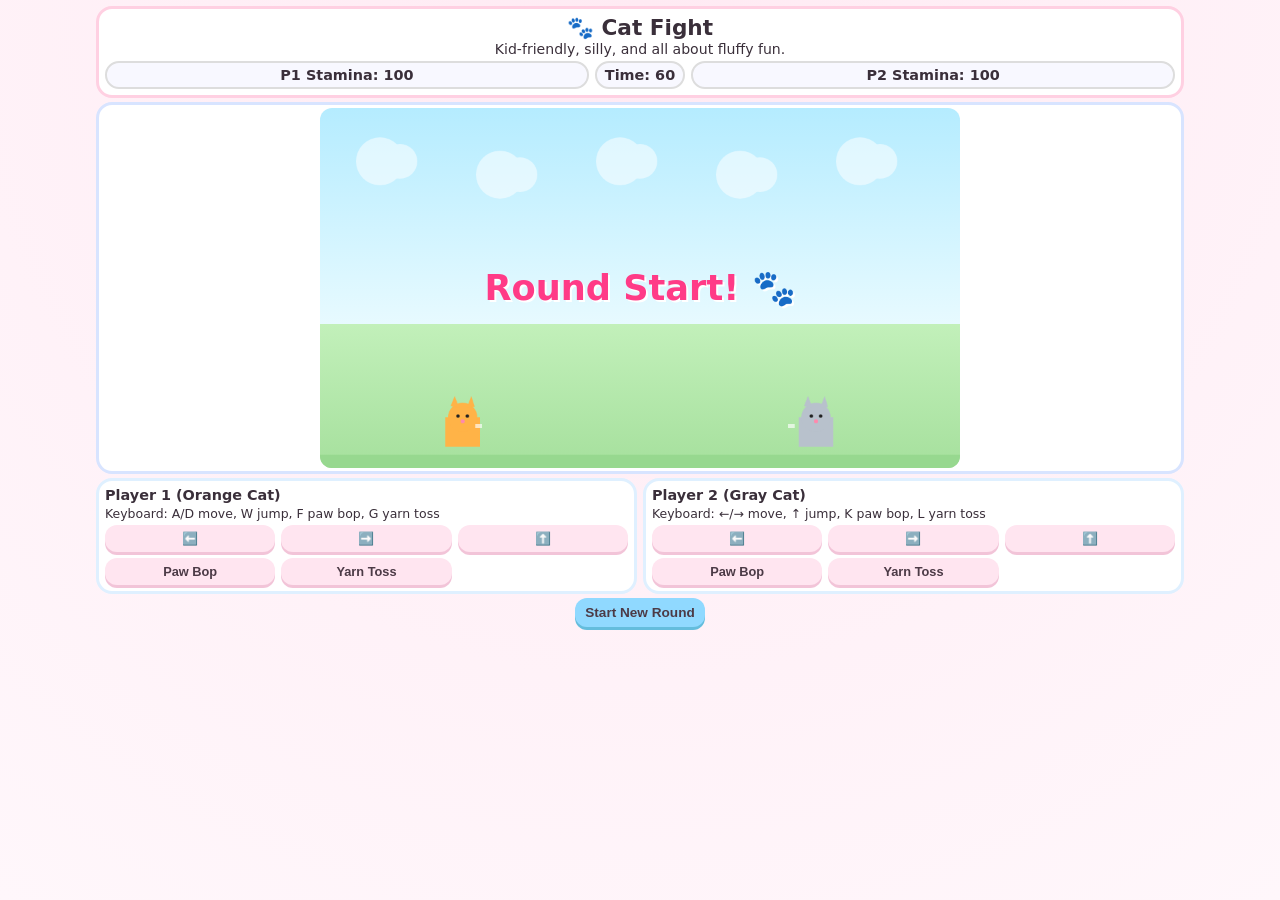
==== cat-fight/index.html @ 6686d424 "FirstCatFightCommit" ====
<!doctype html>
<html lang="en">
  <head>
    <meta charset="UTF-8" />
    <meta name="viewport" content="width=device-width, initial-scale=1.0" />
    <meta name="theme-color" content="#ff8ab6" />
    <title>Cat Fight</title>
    <link rel="manifest" href="./manifest.webmanifest" />
    <link rel="icon" href="./assets/icon-192.svg" type="image/svg+xml" />
    <link rel="stylesheet" href="./styles.css" />
  </head>
  <body>
    <main class="app">
      <header class="hud">
        <h1>🐾 Cat Fight</h1>
        <p class="tagline">Kid-friendly, silly, and all about fluffy fun.</p>
        <div class="hud-row">
          <div id="p1Stamina" class="meter">P1 Stamina: 100</div>
          <div id="timer" class="meter">Time: 60</div>
          <div id="p2Stamina" class="meter">P2 Stamina: 100</div>
        </div>
      </header>

      <section class="game-wrap">
        <canvas id="gameCanvas" width="960" height="540" aria-label="Cat Fight Game"></canvas>
        <div id="announcement" class="announcement" aria-live="polite"></div>
      </section>

      <section class="controls">
        <div class="controls-col">
          <h2>Player 1 (Orange Cat)</h2>
          <p>Keyboard: A/D move, W jump, F paw bop, G yarn toss</p>
          <div class="touch-grid">
            <button data-key="KeyA">⬅️</button>
            <button data-key="KeyD">➡️</button>
            <button data-key="KeyW">⬆️</button>
            <button data-key="KeyF">Paw Bop</button>
            <button data-key="KeyG">Yarn Toss</button>
          </div>
        </div>

        <div class="controls-col">
          <h2>Player 2 (Gray Cat)</h2>
          <p>Keyboard: ←/→ move, ↑ jump, K paw bop, L yarn toss</p>
          <div class="touch-grid">
            <button data-key="ArrowLeft">⬅️</button>
            <button data-key="ArrowRight">➡️</button>
            <button data-key="ArrowUp">⬆️</button>
            <button data-key="KeyK">Paw Bop</button>
            <button data-key="KeyL">Yarn Toss</button>
          </div>
        </div>
      </section>

      <footer>
        <button id="resetButton">Start New Round</button>
      </footer>
    </main>

    <script src="./src/game.js" defer></script>
  </body>
</html>
---- cat-fight/styles.css ----
:root {
  --bg: #fff7fb;
  --panel: #ffffff;
  --ink: #3a2f3a;
  --accent: #ff8ab6;
  --accent-2: #90d9ff;
  --ok: #76d67d;
}

* {
  box-sizing: border-box;
}

body {
  margin: 0;
  font-family: "Comic Sans MS", "Trebuchet MS", system-ui, sans-serif;
  background: radial-gradient(circle at top, #ffeaf3, var(--bg));
  color: var(--ink);
  overflow: hidden;
}

.app {
  width: min(1100px, 100%);
  margin: 0 auto;
  height: 100dvh;
  padding: 6px;
  display: flex;
  flex-direction: column;
  gap: 4px;
}

.hud {
  background: var(--panel);
  border: 3px solid #ffd0e2;
  border-radius: 16px;
  padding: 6px;
  text-align: center;
}

.hud h1 {
  margin: 0;
  font-size: 1.35rem;
}

.tagline {
  margin: 1px 0 4px;
  font-size: 0.88rem;
}

.hud-row {
  display: grid;
  grid-template-columns: 1fr auto 1fr;
  gap: 6px;
  align-items: center;
}

.meter {
  background: #f8f8ff;
  border: 2px solid #ddd;
  border-radius: 999px;
  padding: 4px 8px;
  font-size: 0.9rem;
  font-weight: bold;
}

.game-wrap {
  margin-top: 0;
  background: #ffffff;
  border: 3px solid #d8e4ff;
  border-radius: 16px;
  padding: 3px;
  position: relative;
  flex: 0 0 auto;
  display: grid;
  place-items: center;
}

canvas {
  width: auto;
  aspect-ratio: 16 / 9;
  height: clamp(180px, calc(100dvh - 390px), 360px);
  max-width: 100%;
  display: block;
  margin: 0 auto;
  border-radius: 12px;
  background: linear-gradient(#b5ecff, #e7faff 60%, #c2f0ba 60%, #a6e09d);
}

.announcement {
  position: absolute;
  inset: 0;
  display: grid;
  place-items: center;
  font-size: clamp(1.2rem, 4vw, 2.2rem);
  font-weight: 900;
  color: #ff3b87;
  text-shadow: 2px 2px 0 #fff;
  pointer-events: none;
}

.controls {
  margin-top: 0;
  display: grid;
  grid-template-columns: 1fr 1fr;
  gap: 6px;
}

.controls-col {
  background: var(--panel);
  border: 3px solid #dff0ff;
  border-radius: 16px;
  padding: 6px;
}

.controls-col h2 {
  margin-top: 0;
  margin-bottom: 3px;
  font-size: 0.9rem;
}

.controls-col p {
  margin: 0 0 4px;
  font-size: 0.78rem;
}

.touch-grid {
  display: grid;
  grid-template-columns: repeat(3, minmax(60px, 1fr));
  gap: 6px;
}

button {
  border: 0;
  border-radius: 12px;
  padding: 6px;
  font-size: 0.8rem;
  background: #ffe5f0;
  color: #4c3a46;
  font-weight: bold;
  box-shadow: 0 3px 0 #f2c4d8;
}

button:active {
  transform: translateY(2px);
  box-shadow: 0 1px 0 #f2c4d8;
}

footer {
  margin-top: 0;
  display: flex;
  justify-content: center;
}

#resetButton {
  padding: 7px 10px;
  font-size: 0.85rem;
}

#resetButton {
  background: var(--accent-2);
  box-shadow: 0 3px 0 #64bddd;
}

@media (max-width: 800px) {
  body {
    overflow: auto;
  }

  .app {
    height: auto;
    min-height: 100vh;
  }

  .controls {
    grid-template-columns: 1fr;
  }

  .hud-row {
    grid-template-columns: 1fr;
  }

  canvas {
    height: auto;
    max-height: 38vh;
    width: 100%;
  }
}
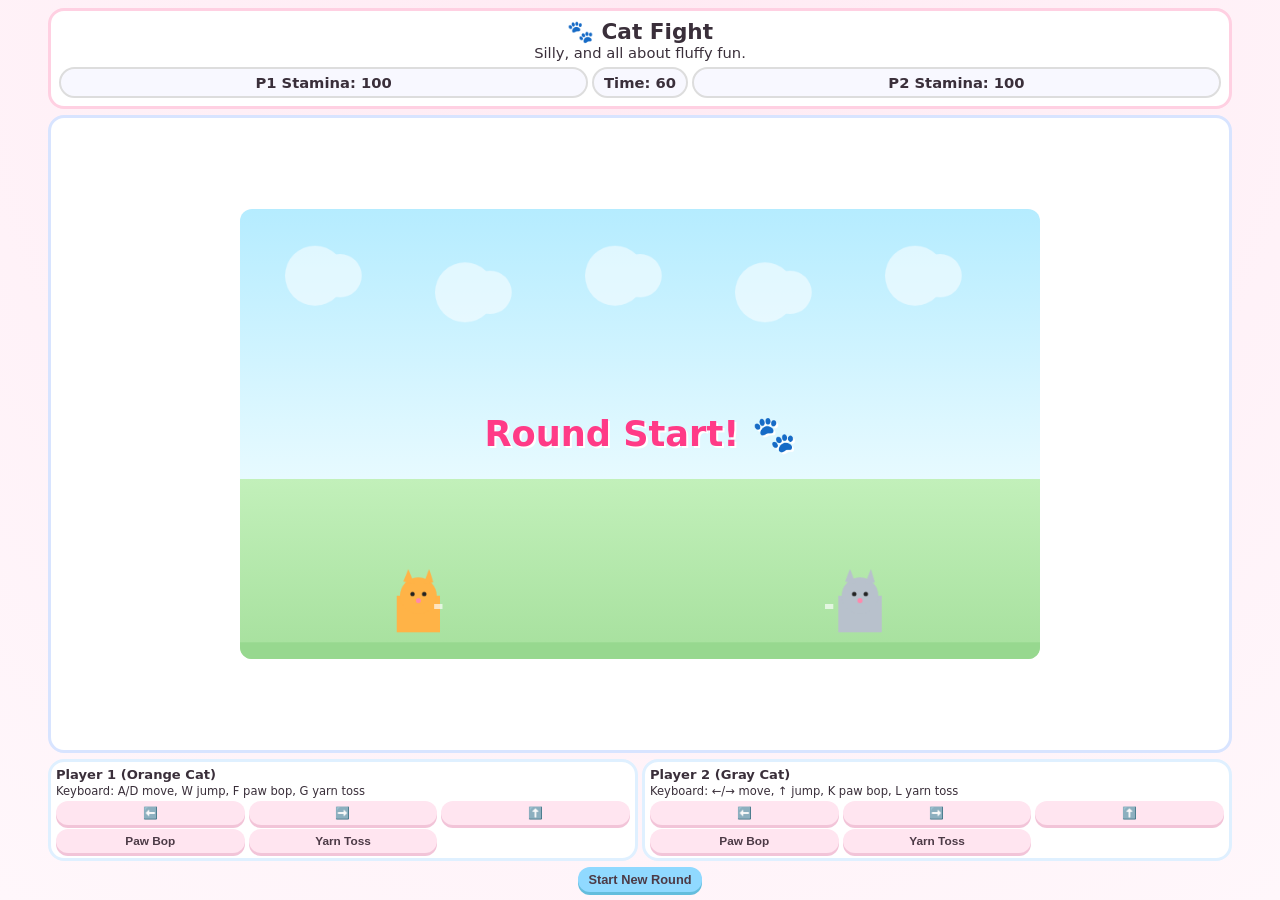
==== commit 9f0c8c8e: "FixedWindowSize" ====
--- a/cat-fight/index.html
+++ b/cat-fight/index.html
@@ -13,7 +13,7 @@
     <main class="app">
       <header class="hud">
         <h1>🐾 Cat Fight</h1>
-        <p class="tagline">Kid-friendly, silly, and all about fluffy fun.</p>
+        <p class="tagline">Silly, and all about fluffy fun.</p>
         <div class="hud-row">
           <div id="p1Stamina" class="meter">P1 Stamina: 100</div>
           <div id="timer" class="meter">Time: 60</div>
--- a/cat-fight/styles.css
+++ b/cat-fight/styles.css
@@ -16,24 +16,24 @@
   font-family: "Comic Sans MS", "Trebuchet MS", system-ui, sans-serif;
   background: radial-gradient(circle at top, #ffeaf3, var(--bg));
   color: var(--ink);
-  overflow: hidden;
+  overflow: auto;
 }
 
 .app {
-  width: min(1100px, 100%);
+  width: min(1200px, 100%);
   margin: 0 auto;
   height: 100dvh;
-  padding: 6px;
+  padding: 8px;
   display: flex;
   flex-direction: column;
-  gap: 4px;
+  gap: 6px;
 }
 
 .hud {
   background: var(--panel);
   border: 3px solid #ffd0e2;
   border-radius: 16px;
-  padding: 6px;
+  padding: 8px;
   text-align: center;
 }
 
@@ -43,14 +43,14 @@
 }
 
 .tagline {
-  margin: 1px 0 4px;
-  font-size: 0.88rem;
+  margin: 0 0 6px;
+  font-size: 0.92rem;
 }
 
 .hud-row {
   display: grid;
   grid-template-columns: 1fr auto 1fr;
-  gap: 6px;
+  gap: 4px;
   align-items: center;
 }
 
@@ -58,8 +58,8 @@
   background: #f8f8ff;
   border: 2px solid #ddd;
   border-radius: 999px;
-  padding: 4px 8px;
-  font-size: 0.9rem;
+  padding: 5px 10px;
+  font-size: 0.92rem;
   font-weight: bold;
 }
 
@@ -68,9 +68,10 @@
   background: #ffffff;
   border: 3px solid #d8e4ff;
   border-radius: 16px;
-  padding: 3px;
+  padding: 2px;
   position: relative;
-  flex: 0 0 auto;
+  flex: 1 1 auto;
+  min-height: 0;
   display: grid;
   place-items: center;
 }
@@ -78,8 +79,9 @@
 canvas {
   width: auto;
   aspect-ratio: 16 / 9;
-  height: clamp(180px, calc(100dvh - 390px), 360px);
+  height: clamp(240px, 50dvh, 500px);
   max-width: 100%;
+  max-height: 100%;
   display: block;
   margin: 0 auto;
   border-radius: 12px;
@@ -102,38 +104,38 @@
   margin-top: 0;
   display: grid;
   grid-template-columns: 1fr 1fr;
-  gap: 6px;
+  gap: 4px;
 }
 
 .controls-col {
   background: var(--panel);
   border: 3px solid #dff0ff;
   border-radius: 16px;
-  padding: 6px;
+  padding: 5px;
 }
 
 .controls-col h2 {
   margin-top: 0;
-  margin-bottom: 3px;
-  font-size: 0.9rem;
+  margin-bottom: 2px;
+  font-size: 0.82rem;
 }
 
 .controls-col p {
-  margin: 0 0 4px;
-  font-size: 0.78rem;
+  margin: 0 0 3px;
+  font-size: 0.72rem;
 }
 
 .touch-grid {
   display: grid;
-  grid-template-columns: repeat(3, minmax(60px, 1fr));
-  gap: 6px;
+  grid-template-columns: repeat(3, minmax(56px, 1fr));
+  gap: 4px;
 }
 
 button {
   border: 0;
   border-radius: 12px;
-  padding: 6px;
-  font-size: 0.8rem;
+  padding: 5px;
+  font-size: 0.74rem;
   background: #ffe5f0;
   color: #4c3a46;
   font-weight: bold;
@@ -152,8 +154,8 @@
 }
 
 #resetButton {
-  padding: 7px 10px;
-  font-size: 0.85rem;
+  padding: 5px 10px;
+  font-size: 0.8rem;
 }
 
 #resetButton {
@@ -162,10 +164,6 @@
 }
 
 @media (max-width: 800px) {
-  body {
-    overflow: auto;
-  }
-
   .app {
     height: auto;
     min-height: 100vh;
@@ -181,7 +179,7 @@
 
   canvas {
     height: auto;
-    max-height: 38vh;
+    max-height: 34vh;
     width: 100%;
   }
 }
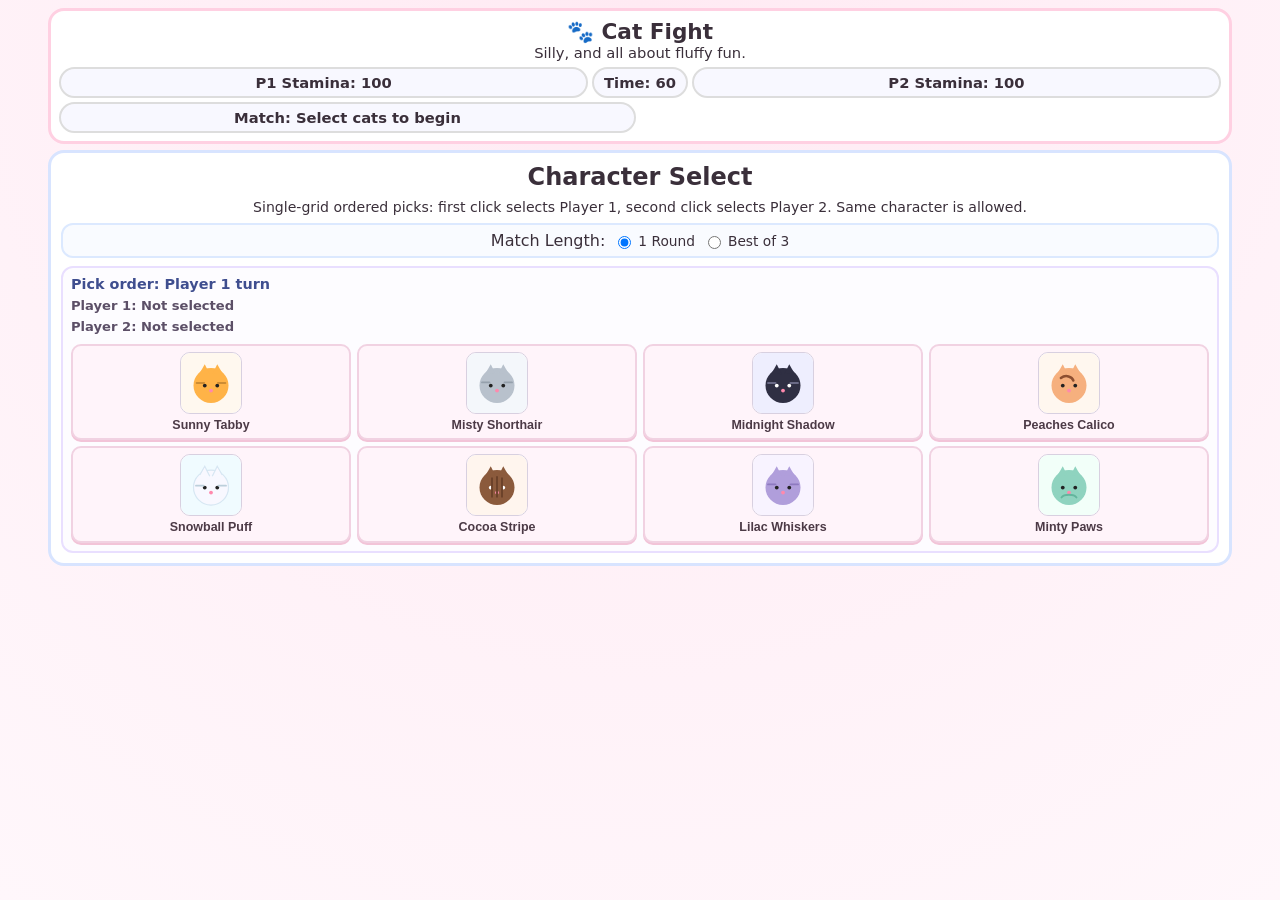
==== commit d5d816c6: "MajorUpdateAddedCharacters" ====
--- a/cat-fight/index.html
+++ b/cat-fight/index.html
@@ -19,41 +19,70 @@
           <div id="timer" class="meter">Time: 60</div>
           <div id="p2Stamina" class="meter">P2 Stamina: 100</div>
         </div>
+        <div class="hud-row hud-row-secondary">
+          <div id="matchStatus" class="meter meter-wide">Match: Select cats to begin</div>
+        </div>
       </header>
 
-      <section class="game-wrap">
+      <section id="selectScreen" class="select-screen">
+        <h2>Character Select</h2>
+        <p class="select-help">Single-grid ordered picks: first click selects Player 1, second click selects Player 2. Same character is allowed.</p>
+
+        <div class="match-length" role="group" aria-label="Match Length">
+          <span>Match Length:</span>
+          <label>
+            <input type="radio" name="matchLength" value="1" checked />
+            1 Round
+          </label>
+          <label>
+            <input type="radio" name="matchLength" value="3" />
+            Best of 3
+          </label>
+        </div>
+
+        <div class="select-single-box">
+          <p id="pickOrder" class="pick-order">Pick order: Player 1 turn</p>
+          <p id="p1Selected" class="selected-name">Player 1: Not selected</p>
+          <p id="p2Selected" class="selected-name">Player 2: Not selected</p>
+          <div id="catGrid" class="cat-grid cat-grid-single"></div>
+        </div>
+      </section>
+
+      <section id="fightScreen" class="game-wrap hidden">
         <canvas id="gameCanvas" width="960" height="540" aria-label="Cat Fight Game"></canvas>
         <div id="announcement" class="announcement" aria-live="polite"></div>
       </section>
 
-      <section class="controls">
+      <section id="controls" class="controls hidden">
         <div class="controls-col">
-          <h2>Player 1 (Orange Cat)</h2>
-          <p>Keyboard: A/D move, W jump, F paw bop, G yarn toss</p>
+          <h2>Player 1 Controls</h2>
+          <p>Keyboard: A/D move, W jump, F paw bop, G yarn toss, H hind legs, hold away to block</p>
           <div class="touch-grid">
             <button data-key="KeyA">⬅️</button>
             <button data-key="KeyD">➡️</button>
             <button data-key="KeyW">⬆️</button>
             <button data-key="KeyF">Paw Bop</button>
             <button data-key="KeyG">Yarn Toss</button>
+            <button data-key="KeyH">Hind Legs</button>
           </div>
         </div>
 
         <div class="controls-col">
-          <h2>Player 2 (Gray Cat)</h2>
-          <p>Keyboard: ←/→ move, ↑ jump, K paw bop, L yarn toss</p>
+          <h2>Player 2 Controls</h2>
+          <p>Keyboard: ←/→ move, ↑ jump, K paw bop, L yarn toss, J hind legs, hold away to block</p>
           <div class="touch-grid">
             <button data-key="ArrowLeft">⬅️</button>
             <button data-key="ArrowRight">➡️</button>
             <button data-key="ArrowUp">⬆️</button>
             <button data-key="KeyK">Paw Bop</button>
             <button data-key="KeyL">Yarn Toss</button>
+            <button data-key="KeyJ">Hind Legs</button>
           </div>
         </div>
       </section>
 
       <footer>
-        <button id="resetButton">Start New Round</button>
+        <button id="resetButton" class="hidden">Start New Round</button>
       </footer>
     </main>
 
--- a/cat-fight/styles.css
+++ b/cat-fight/styles.css
@@ -61,6 +61,135 @@
   padding: 5px 10px;
   font-size: 0.92rem;
   font-weight: bold;
+}
+
+.meter-wide {
+  width: 100%;
+}
+
+.hud-row-secondary {
+  margin-top: 4px;
+}
+
+.hidden {
+  display: none !important;
+}
+
+.select-screen {
+  background: #ffffff;
+  border: 3px solid #d8e4ff;
+  border-radius: 16px;
+  padding: 10px;
+  display: grid;
+  gap: 8px;
+}
+
+.select-screen h2 {
+  margin: 0;
+  text-align: center;
+}
+
+.select-help {
+  margin: 0;
+  text-align: center;
+  font-size: 0.88rem;
+}
+
+.match-length {
+  display: flex;
+  flex-wrap: wrap;
+  gap: 8px;
+  align-items: center;
+  justify-content: center;
+  background: #f9fbff;
+  border: 2px solid #dce9ff;
+  border-radius: 12px;
+  padding: 6px;
+}
+
+.match-length label {
+  display: inline-flex;
+  align-items: center;
+  gap: 4px;
+  font-size: 0.86rem;
+}
+
+.select-single-box {
+  background: #fdfcff;
+  border: 2px solid #e9dfff;
+  border-radius: 12px;
+  padding: 8px;
+  display: grid;
+  gap: 6px;
+}
+
+.pick-order {
+  margin: 0;
+  font-size: 0.9rem;
+  font-weight: 700;
+  color: #3f4e8f;
+}
+
+.selected-name {
+  margin: 0;
+  font-size: 0.82rem;
+  font-weight: bold;
+  color: #5c4f67;
+}
+
+.cat-grid {
+  display: grid;
+  grid-template-columns: repeat(4, minmax(110px, 1fr));
+  gap: 6px;
+}
+
+.cat-grid-single {
+  margin-top: 4px;
+}
+
+.cat-option {
+  text-align: center;
+  border: 2px solid #f1d2e2;
+  background: #fff4fa;
+  color: #4c3a46;
+  border-radius: 10px;
+  padding: 6px 5px;
+  box-shadow: 0 2px 0 #f2c4d8;
+  font-size: 0.78rem;
+  display: grid;
+  gap: 4px;
+  justify-items: center;
+}
+
+.cat-option.active-p1 {
+  border-color: #7eb6ff;
+  background: #ebf4ff;
+  box-shadow: 0 2px 0 #8cc2ff;
+}
+
+.cat-option.active-p2 {
+  border-color: #ffb27f;
+  background: #fff1e6;
+  box-shadow: 0 2px 0 #ffc598;
+}
+
+.cat-option.active-p1.active-p2 {
+  border-image: linear-gradient(135deg, #7eb6ff, #ffb27f) 1;
+  border-width: 2px;
+  border-style: solid;
+}
+
+.cat-option-image {
+  width: 62px;
+  height: 62px;
+  object-fit: contain;
+  border-radius: 10px;
+  background: #fff;
+  border: 1px solid #d8d0e0;
+}
+
+.cat-option-name {
+  line-height: 1.15;
 }
 
 .game-wrap {
@@ -173,6 +302,10 @@
     grid-template-columns: 1fr;
   }
 
+  .cat-grid {
+    grid-template-columns: repeat(2, minmax(110px, 1fr));
+  }
+
   .hud-row {
     grid-template-columns: 1fr;
   }
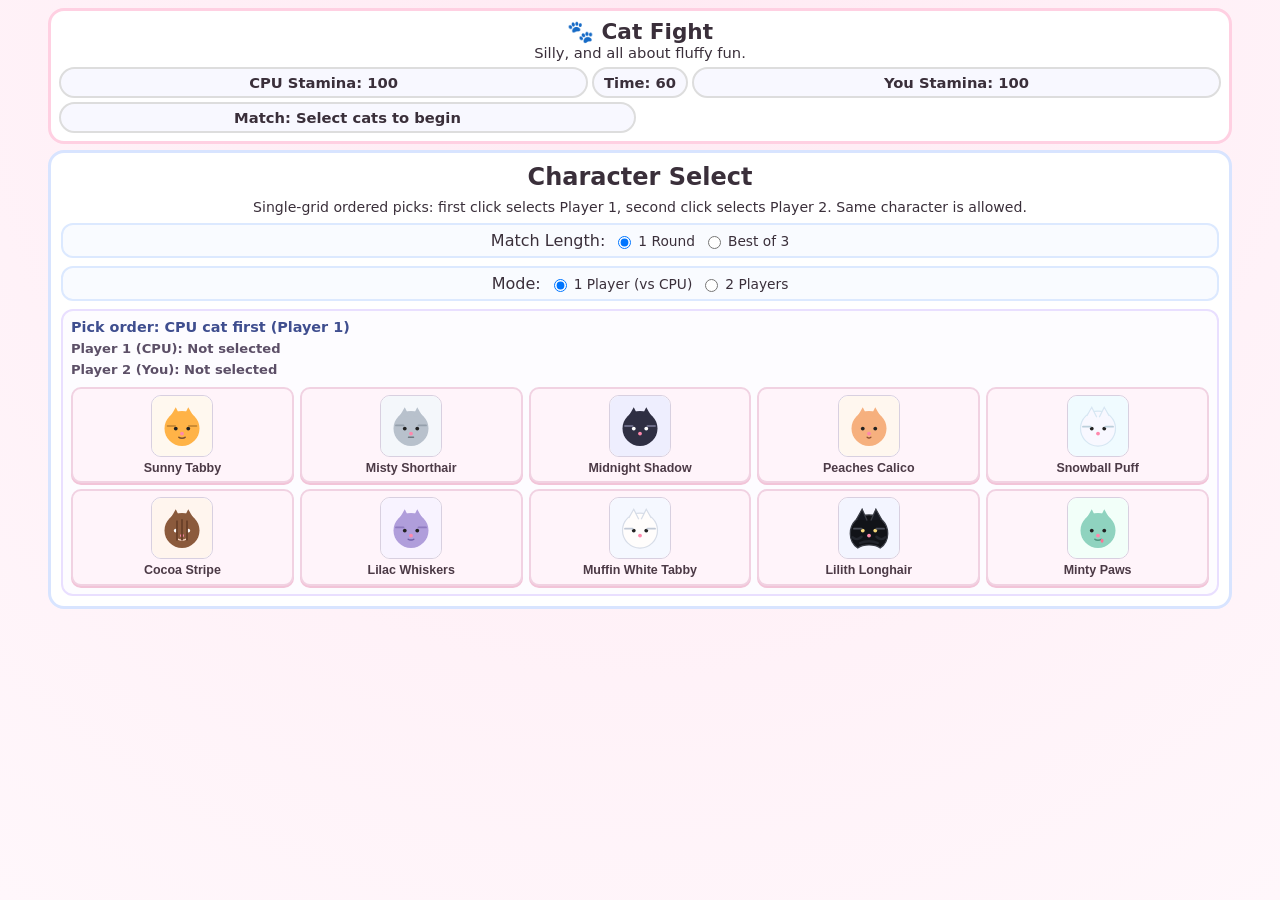
==== commit b93d4c10: "CPUPayerAdded" ====
--- a/cat-fight/index.html
+++ b/cat-fight/index.html
@@ -40,6 +40,18 @@
           </label>
         </div>
 
+        <div class="match-length" role="group" aria-label="Game Mode">
+          <span>Mode:</span>
+          <label>
+            <input type="radio" name="gameMode" value="1p" checked />
+            1 Player (vs CPU)
+          </label>
+          <label>
+            <input type="radio" name="gameMode" value="2p" />
+            2 Players
+          </label>
+        </div>
+
         <div class="select-single-box">
           <p id="pickOrder" class="pick-order">Pick order: Player 1 turn</p>
           <p id="p1Selected" class="selected-name">Player 1: Not selected</p>
@@ -54,7 +66,7 @@
       </section>
 
       <section id="controls" class="controls hidden">
-        <div class="controls-col">
+        <div id="p1ControlsCol" class="controls-col">
           <h2>Player 1 Controls</h2>
           <p>Keyboard: A/D move, W jump, F paw bop, G yarn toss, H hind legs, hold away to block</p>
           <div class="touch-grid">
@@ -67,7 +79,7 @@
           </div>
         </div>
 
-        <div class="controls-col">
+        <div id="p2ControlsCol" class="controls-col">
           <h2>Player 2 Controls</h2>
           <p>Keyboard: ←/→ move, ↑ jump, K paw bop, L yarn toss, J hind legs, hold away to block</p>
           <div class="touch-grid">
--- a/cat-fight/styles.css
+++ b/cat-fight/styles.css
@@ -139,7 +139,7 @@
 
 .cat-grid {
   display: grid;
-  grid-template-columns: repeat(4, minmax(110px, 1fr));
+  grid-template-columns: repeat(5, minmax(96px, 1fr));
   gap: 6px;
 }
 
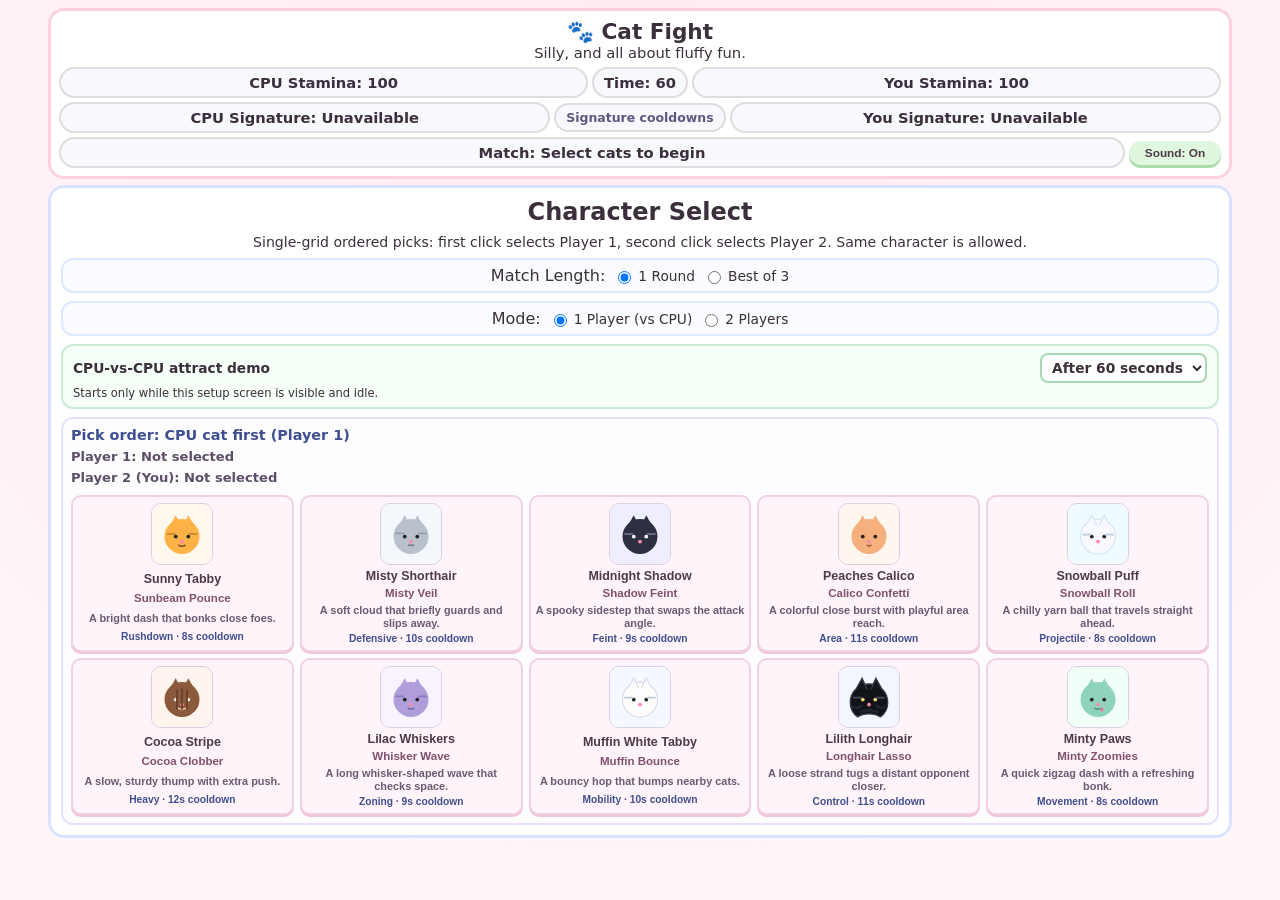
==== commit 3d218c06: "feat: add combat polish, signature moves, and attract mode" ====
--- a/cat-fight/index.html
+++ b/cat-fight/index.html
@@ -19,8 +19,14 @@
           <div id="timer" class="meter">Time: 60</div>
           <div id="p2Stamina" class="meter">P2 Stamina: 100</div>
         </div>
+        <div class="hud-row signature-row">
+          <div id="p1SignatureCooldown" class="meter cooldown-meter">P1 Signature: Ready</div>
+          <div class="meter cooldown-help">Signature cooldowns</div>
+          <div id="p2SignatureCooldown" class="meter cooldown-meter">P2 Signature: Ready</div>
+        </div>
         <div class="hud-row hud-row-secondary">
           <div id="matchStatus" class="meter meter-wide">Match: Select cats to begin</div>
+          <button id="soundToggle" class="sound-toggle" type="button" aria-pressed="false" aria-label="Turn sound on">Sound: Off</button>
         </div>
       </header>
 
@@ -52,6 +58,17 @@
           </label>
         </div>
 
+        <label class="attract-setting" for="attractMode">
+          <span>CPU-vs-CPU attract demo</span>
+          <select id="attractMode" aria-describedby="attractHelp">
+            <option value="0">Off</option>
+            <option value="30">After 30 seconds</option>
+            <option value="60" selected>After 60 seconds</option>
+            <option value="120">After 2 minutes</option>
+          </select>
+          <small id="attractHelp">Starts only while this setup screen is visible and idle.</small>
+        </label>
+
         <div class="select-single-box">
           <p id="pickOrder" class="pick-order">Pick order: Player 1 turn</p>
           <p id="p1Selected" class="selected-name">Player 1: Not selected</p>
@@ -70,12 +87,13 @@
           <h2>Player 1 Controls</h2>
           <p>Keyboard: A/D move, W jump, F paw bop, G yarn toss, H hind legs, hold away to block</p>
           <div class="touch-grid">
-            <button data-key="KeyA">⬅️</button>
-            <button data-key="KeyD">➡️</button>
-            <button data-key="KeyW">⬆️</button>
+            <button data-key="KeyA" aria-label="Player 1 move left">⬅️</button>
+            <button data-key="KeyD" aria-label="Player 1 move right">➡️</button>
+            <button data-key="KeyW" aria-label="Player 1 jump">⬆️</button>
             <button data-key="KeyF">Paw Bop</button>
             <button data-key="KeyG">Yarn Toss</button>
             <button data-key="KeyH">Hind Legs</button>
+            <button data-key="KeyV" class="signature-button" aria-label="Player 1 signature move">Signature Move</button>
           </div>
         </div>
 
@@ -83,20 +101,23 @@
           <h2>Player 2 Controls</h2>
           <p>Keyboard: ←/→ move, ↑ jump, K paw bop, L yarn toss, J hind legs, hold away to block</p>
           <div class="touch-grid">
-            <button data-key="ArrowLeft">⬅️</button>
-            <button data-key="ArrowRight">➡️</button>
-            <button data-key="ArrowUp">⬆️</button>
+            <button data-key="ArrowLeft" aria-label="Player 2 move left">⬅️</button>
+            <button data-key="ArrowRight" aria-label="Player 2 move right">➡️</button>
+            <button data-key="ArrowUp" aria-label="Player 2 jump">⬆️</button>
             <button data-key="KeyK">Paw Bop</button>
             <button data-key="KeyL">Yarn Toss</button>
             <button data-key="KeyJ">Hind Legs</button>
+            <button data-key="KeyU" class="signature-button" aria-label="Player 2 signature move">Signature Move</button>
           </div>
         </div>
       </section>
 
       <footer>
-        <button id="resetButton" class="hidden">Start New Round</button>
+        <button id="resetButton" class="hidden" type="button">Start New Round</button>
       </footer>
     </main>
+
+    <div id="statusLive" class="visually-hidden" aria-live="polite" aria-atomic="true"></div>
 
     <script src="./src/game.js" defer></script>
   </body>
--- a/cat-fight/styles.css
+++ b/cat-fight/styles.css
@@ -65,10 +65,32 @@
 
 .meter-wide {
   width: 100%;
+  min-width: 0;
 }
 
 .hud-row-secondary {
   margin-top: 4px;
+  grid-template-columns: 1fr auto;
+}
+
+.signature-row {
+  margin-top: 4px;
+  grid-template-columns: 1fr auto 1fr;
+}
+
+.cooldown-meter {
+  min-width: 0;
+  transition: background-color 120ms ease, border-color 120ms ease;
+}
+
+.cooldown-meter.cooling {
+  background: #fff3df;
+  border-color: #efbd75;
+}
+
+.cooldown-help {
+  color: #5f5780;
+  font-size: 0.78rem;
 }
 
 .hidden {
@@ -192,6 +214,25 @@
   line-height: 1.15;
 }
 
+.cat-option-signature {
+  color: #80506d;
+  font-size: 0.72rem;
+  font-weight: 800;
+  line-height: 1.1;
+}
+
+.cat-option-description {
+  color: #665c70;
+  font-size: 0.68rem;
+  line-height: 1.15;
+}
+
+.cat-option-style {
+  color: #3f4e8f;
+  font-size: 0.64rem;
+  font-weight: 700;
+}
+
 .game-wrap {
   margin-top: 0;
   background: #ffffff;
@@ -227,6 +268,113 @@
   color: #ff3b87;
   text-shadow: 2px 2px 0 #fff;
   pointer-events: none;
+  transition: transform 120ms ease, opacity 120ms ease;
+}
+
+.attract-setting {
+  display: grid;
+  grid-template-columns: 1fr auto;
+  gap: 3px 8px;
+  align-items: center;
+  background: #f6fff8;
+  border: 2px solid #ccebd4;
+  border-radius: 12px;
+  padding: 7px 10px;
+  font-size: 0.86rem;
+  font-weight: 700;
+}
+
+.attract-setting select {
+  border: 2px solid #a8d8b2;
+  border-radius: 8px;
+  padding: 4px 6px;
+  background: #fff;
+  color: var(--ink);
+  font: inherit;
+}
+
+.attract-setting small {
+  grid-column: 1 / -1;
+  font-size: 0.72rem;
+  font-weight: 400;
+}
+
+.announcement:not(:empty) {
+  animation: announcement-pop 320ms ease-out;
+}
+
+.sound-toggle {
+  min-width: 92px;
+  background: #e7f8ff;
+  box-shadow: 0 3px 0 #b4e2f2;
+}
+
+.sound-toggle[aria-pressed="true"] {
+  background: #dff7df;
+  box-shadow: 0 3px 0 #a9dca9;
+}
+
+.game-wrap.shake-light {
+  animation: shake-light 120ms ease-out;
+}
+
+.game-wrap.shake-strong {
+  animation: shake-strong 180ms ease-out;
+}
+
+.meter.damage-flash {
+  animation: meter-flash 300ms ease-out;
+}
+
+button:focus-visible,
+input:focus-visible + span,
+label:has(input:focus-visible) {
+  outline: 3px solid #3f8cff;
+  outline-offset: 2px;
+}
+
+.visually-hidden {
+  position: absolute;
+  width: 1px;
+  height: 1px;
+  padding: 0;
+  margin: -1px;
+  overflow: hidden;
+  clip: rect(0, 0, 0, 0);
+  white-space: nowrap;
+  border: 0;
+}
+
+@keyframes announcement-pop {
+  from { opacity: 0; transform: scale(0.82); }
+  to { opacity: 1; transform: scale(1); }
+}
+
+@keyframes shake-light {
+  0%, 100% { transform: translateX(0); }
+  35% { transform: translateX(-3px); }
+  70% { transform: translateX(3px); }
+}
+
+@keyframes shake-strong {
+  0%, 100% { transform: translate(0); }
+  25% { transform: translate(-5px, 2px); }
+  50% { transform: translate(5px, -2px); }
+  75% { transform: translate(-3px, 1px); }
+}
+
+@keyframes meter-flash {
+  0% { background: #ffd7df; border-color: #ff6f8f; }
+  100% { background: #f8f8ff; border-color: #ddd; }
+}
+
+@media (prefers-reduced-motion: reduce) {
+  *, *::before, *::after {
+    animation-duration: 0.01ms !important;
+    animation-iteration-count: 1 !important;
+    scroll-behavior: auto !important;
+    transition-duration: 0.01ms !important;
+  }
 }
 
 .controls {
@@ -285,11 +433,18 @@
 #resetButton {
   padding: 5px 10px;
   font-size: 0.8rem;
-}
-
-#resetButton {
   background: var(--accent-2);
   box-shadow: 0 3px 0 #64bddd;
+}
+
+.touch-grid button {
+  touch-action: none;
+}
+
+.signature-button {
+  grid-column: 1 / -1;
+  background: #e9ddff;
+  box-shadow: 0 3px 0 #c5b1ed;
 }
 
 @media (max-width: 800px) {
@@ -310,6 +465,10 @@
     grid-template-columns: 1fr;
   }
 
+  .signature-row {
+    grid-template-columns: 1fr;
+  }
+
   canvas {
     height: auto;
     max-height: 34vh;
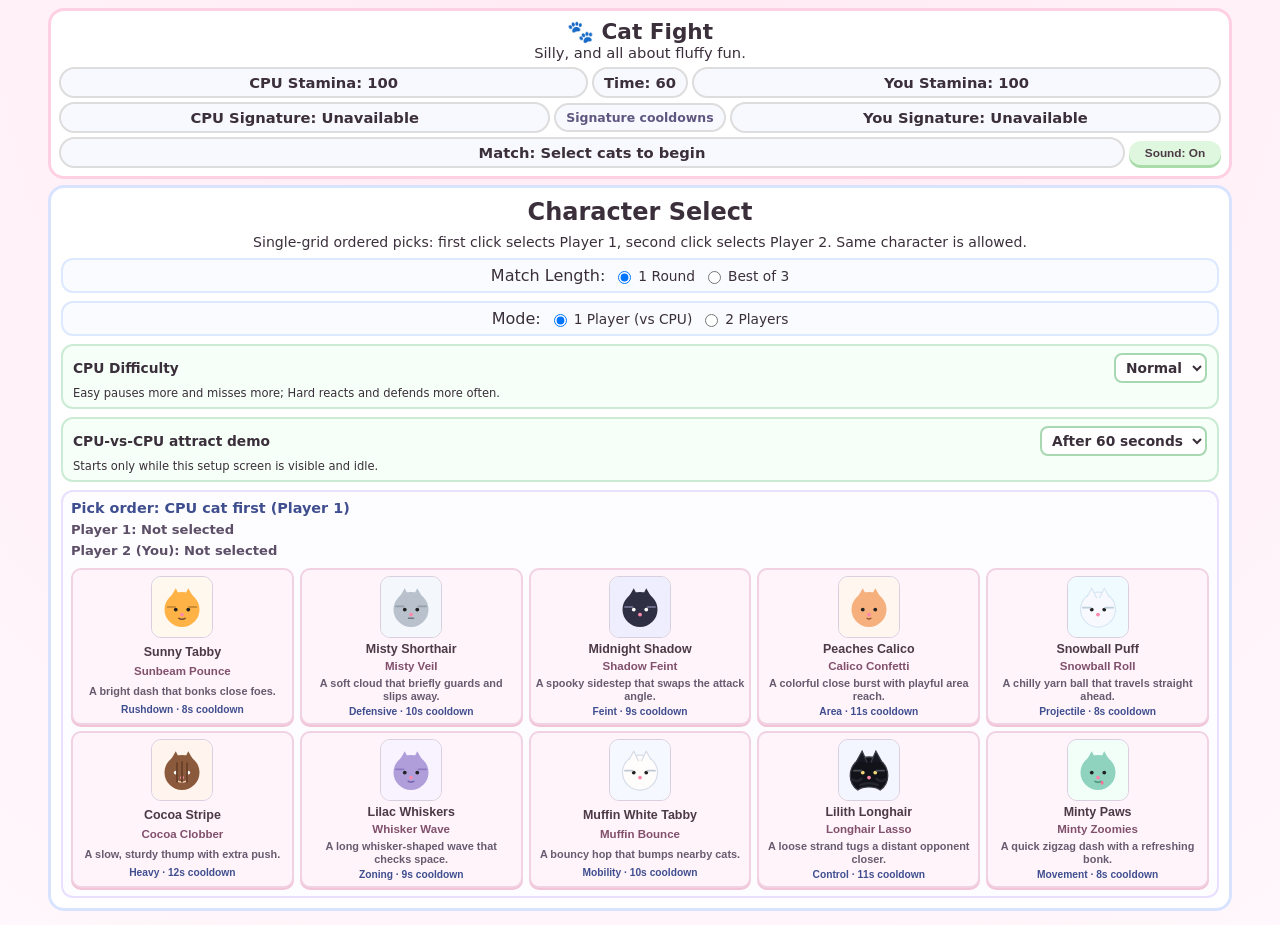
==== commit 2f389bb5: "fix: improve responsive layout and tune combat pacing" ====
--- a/cat-fight/index.html
+++ b/cat-fight/index.html
@@ -57,6 +57,16 @@
             2 Players
           </label>
         </div>
+
+        <label class="difficulty-setting" for="difficulty">
+          <span>CPU Difficulty</span>
+          <select id="difficulty" aria-describedby="difficultyHelp">
+            <option value="easy">Easy</option>
+            <option value="normal" selected>Normal</option>
+            <option value="hard">Hard</option>
+          </select>
+          <small id="difficultyHelp">Easy pauses more and misses more; Hard reacts and defends more often.</small>
+        </label>
 
         <label class="attract-setting" for="attractMode">
           <span>CPU-vs-CPU attract demo</span>
--- a/cat-fight/styles.css
+++ b/cat-fight/styles.css
@@ -22,7 +22,8 @@
 .app {
   width: min(1200px, 100%);
   margin: 0 auto;
-  height: 100dvh;
+  min-height: 100dvh;
+  height: auto;
   padding: 8px;
   display: flex;
   flex-direction: column;
@@ -242,6 +243,7 @@
   position: relative;
   flex: 1 1 auto;
   min-height: 0;
+  max-height: calc(100dvh - 360px);
   display: grid;
   place-items: center;
 }
@@ -249,9 +251,9 @@
 canvas {
   width: auto;
   aspect-ratio: 16 / 9;
-  height: clamp(240px, 50dvh, 500px);
+  height: min(500px, calc(100dvh - 366px));
+  max-height: min(500px, calc(100dvh - 366px));
   max-width: 100%;
-  max-height: 100%;
   display: block;
   margin: 0 auto;
   border-radius: 12px;
@@ -271,6 +273,7 @@
   transition: transform 120ms ease, opacity 120ms ease;
 }
 
+.difficulty-setting,
 .attract-setting {
   display: grid;
   grid-template-columns: 1fr auto;
@@ -284,6 +287,7 @@
   font-weight: 700;
 }
 
+.difficulty-setting select,
 .attract-setting select {
   border: 2px solid #a8d8b2;
   border-radius: 8px;
@@ -293,6 +297,7 @@
   font: inherit;
 }
 
+.difficulty-setting small,
 .attract-setting small {
   grid-column: 1 / -1;
   font-size: 0.72rem;
@@ -449,8 +454,11 @@
 
 @media (max-width: 800px) {
   .app {
-    height: auto;
     min-height: 100vh;
+  }
+
+  .game-wrap {
+    max-height: none;
   }
 
   .controls {
@@ -470,8 +478,24 @@
   }
 
   canvas {
+    width: 100%;
     height: auto;
-    max-height: 34vh;
-    width: 100%;
-  }
-}
+    max-height: none;
+  }
+}
+
+@media (max-height: 620px) and (min-width: 801px) {
+  .app {
+    min-height: 620px;
+  }
+
+  .game-wrap {
+    max-height: 390px;
+  }
+
+  canvas {
+    width: auto;
+    height: 370px;
+    max-height: 370px;
+  }
+}
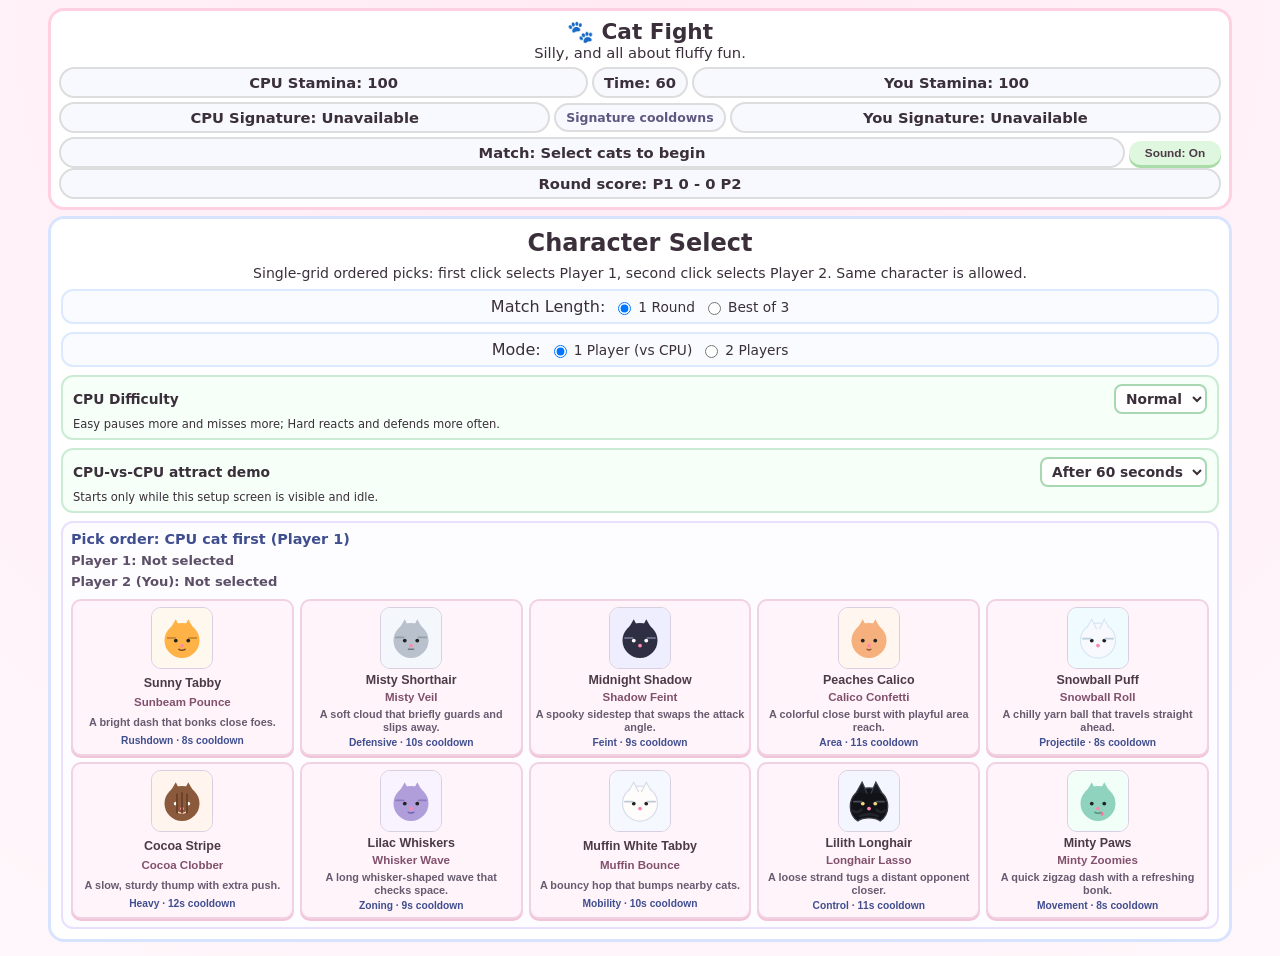
==== commit 4efd5220: "feat: make attract exhibitions three-round matches" ====
--- a/cat-fight/index.html
+++ b/cat-fight/index.html
@@ -28,6 +28,7 @@
           <div id="matchStatus" class="meter meter-wide">Match: Select cats to begin</div>
           <button id="soundToggle" class="sound-toggle" type="button" aria-pressed="false" aria-label="Turn sound on">Sound: Off</button>
         </div>
+        <div id="roundScore" class="meter meter-wide">Round score: P1 0 - 0 P2</div>
       </header>
 
       <section id="selectScreen" class="select-screen">
